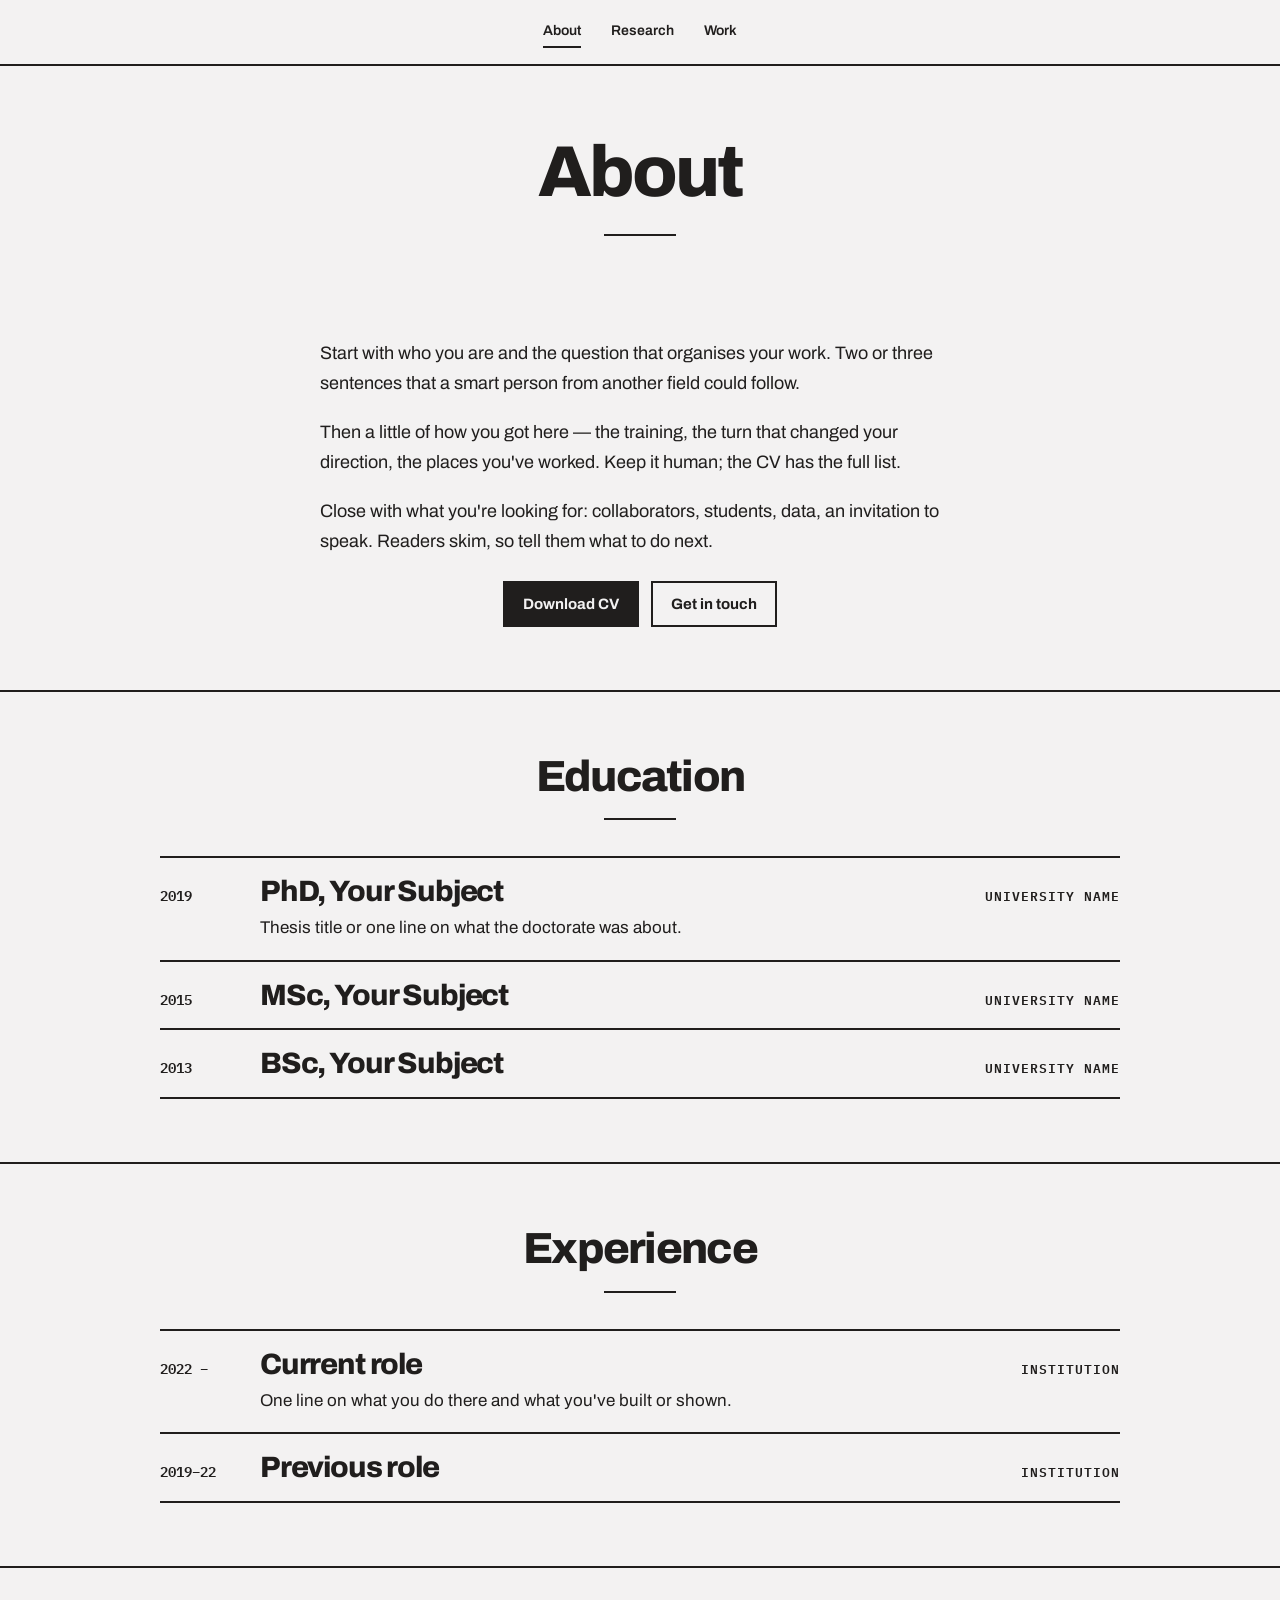
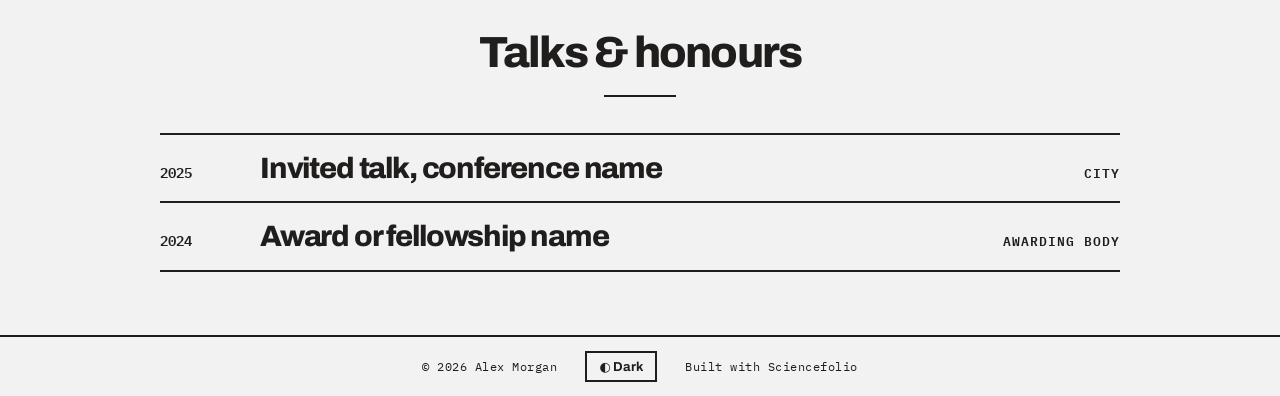
==== about.html @ 76526696 "Initial release: Sciencefolio v1.0 Minimal, centered, no-build academic homepage template: Home, Abo" ====
<!doctype html>
<html lang="en">
<head>
<meta charset="utf-8">
<meta name="viewport" content="width=device-width, initial-scale=1">
<title>About · Alex Morgan</title>
<meta name="description" content="Biography, education and experience of Alex Morgan.">
<link rel="icon" href="images/favicon.svg" type="image/svg+xml">
<link rel="preconnect" href="https://fonts.googleapis.com">
<link rel="preconnect" href="https://fonts.gstatic.com" crossorigin>
<link rel="stylesheet" href="https://fonts.googleapis.com/css2?family=Archivo:wght@300;400;600;700;800&family=IBM+Plex+Mono:wght@400;600&family=Fraunces:ital,opsz,wght@0,9..144,300..700;1,9..144,300..700&display=swap">
<link rel="stylesheet" href="css/tokens.css">
<link rel="stylesheet" href="css/site.css">
<script src="js/theme.js"></script>
</head>
<body>

<nav class="nav" aria-label="Main">
  <a href="about.html" aria-current="page">About</a>
  <a href="research.html">Research</a>
  <a href="work.html">Work</a>
</nav>

<main>
  <header class="page-head">
    <h1>About</h1>
    <hr class="short-rule">
  </header>

  <section class="section flush-top">
    <div class="prose">
      <!-- EDIT: two or three paragraphs. Who you are, what you work on, what you want people to ask you about. -->
      <p>Start with who you are and the question that organises your work. Two or three sentences that a smart person from another field could follow.</p>
      <p>Then a little of how you got here — the training, the turn that changed your direction, the places you've worked. Keep it human; the CV has the full list.</p>
      <p>Close with what you're looking for: collaborators, students, data, an invitation to speak. Readers skim, so tell them what to do next.</p>
    </div>
    <div class="btn-row">
      <a class="btn" href="files/cv.pdf">Download CV</a>
      <a class="btn btn-line" href="index.html#contact">Get in touch</a>
    </div>
  </section>

  <!-- ============ EDUCATION ============ -->
  <section class="section" aria-labelledby="edu-h">
    <div class="wrap">
      <div class="section-head">
        <h2 id="edu-h">Education</h2>
        <hr class="short-rule">
      </div>
      <div class="rows">
        <div class="row">
          <span class="num">2019</span>
          <h3>PhD, Your Subject</h3>
          <p class="meta">University name</p>
          <p class="detail">Thesis title or one line on what the doctorate was about.</p>
        </div>
        <div class="row">
          <span class="num">2015</span>
          <h3>MSc, Your Subject</h3>
          <p class="meta">University name</p>
        </div>
        <div class="row">
          <span class="num">2013</span>
          <h3>BSc, Your Subject</h3>
          <p class="meta">University name</p>
        </div>
      </div>
    </div>
  </section>

  <!-- ============ EXPERIENCE ============ -->
  <section class="section" aria-labelledby="exp-h">
    <div class="wrap">
      <div class="section-head">
        <h2 id="exp-h">Experience</h2>
        <hr class="short-rule">
      </div>
      <div class="rows">
        <div class="row">
          <span class="num">2022 –</span>
          <h3>Current role</h3>
          <p class="meta">Institution</p>
          <p class="detail">One line on what you do there and what you've built or shown.</p>
        </div>
        <div class="row">
          <span class="num">2019–22</span>
          <h3>Previous role</h3>
          <p class="meta">Institution</p>
        </div>
      </div>
    </div>
  </section>

  <!-- ============ TALKS & HONOURS ============ -->
  <section class="section" aria-labelledby="hon-h">
    <div class="wrap">
      <div class="section-head">
        <h2 id="hon-h">Talks &amp; honours</h2>
        <hr class="short-rule">
      </div>
      <div class="rows">
        <div class="row">
          <span class="num">2025</span>
          <h3>Invited talk, conference name</h3>
          <p class="meta">City</p>
        </div>
        <div class="row">
          <span class="num">2024</span>
          <h3>Award or fellowship name</h3>
          <p class="meta">Awarding body</p>
        </div>
      </div>
    </div>
  </section>
</main>

<footer class="foot">
  <a href="index.html">© 2026 Alex Morgan</a>
  <button type="button" class="toggle" data-theme-toggle aria-pressed="false">◐ Dark</button>
  <a href="https://github.com/tuannguyen8390/sciencefolio" rel="noopener">Built with Sciencefolio</a>
</footer>

</body>
</html>
---- css/tokens.css ----
/* ==========================================================================
   SCIENCEFOLIO — tokens.css
   The only file most people need to edit. Three decisions:
   1) TYPE PACK   → set <html data-pack="serif"> in each page (default = grotesk)
   2) ACCENT      → uncomment one line below (or write your own hex)
   3) COLORS      → paper / ink, if you want a different neutral
   ========================================================================== */

:root {
  /* ---- neutrals ------------------------------------------------------- */
  --paper: #f3f2f2;
  --ink: #201e1d;
  --surface: #eceae4;

  /* ---- 2) ACCENT ------------------------------------------------------
     Ships as plain ink: no color, no shared brand. Pick one (light + dark
     values; the dark one needs to be lighter so it stays readable).        */
  --accent-light: #201e1d;
  --accent-dark: #f3f2f2;
  /* --accent-light: #2545d3;  --accent-dark: #8aa2ff;   cobalt  */
  /* --accent-light: #1e6f50;  --accent-dark: #6fd1a8;   forest  */
  /* --accent-light: #b4552d;  --accent-dark: #f0a07c;   rust    */
  /* --accent-light: #6d28d9;  --accent-dark: #b99bff;   violet  */
  --accent: var(--accent-light);

  /* ---- 1) TYPE PACK 01 · GROTESK (default, STEM) ---------------------- */
  --font-display: 'Archivo', system-ui, sans-serif;
  --font-body: 'Archivo', system-ui, sans-serif;
  --font-label: 'IBM Plex Mono', ui-monospace, monospace;
  --font-statement: var(--font-body);
  --display-weight: 800;
  --display-tracking: -0.04em;
  --display-leading: 0.95;
  --emph-weight: 700;
  --emph-style: normal;
  --label-transform: none;
  --label-tracking: 0.04em;

  /* ---- layout --------------------------------------------------------- */
  --rule: 2px solid var(--ink);
  --edge: clamp(20px, 5vw, 56px);
  --wide: 960px;
  --measure: 64ch;
}

/* ---- 1) TYPE PACK 02 · SERIF (social science & humanities) -------------
   Activate with <html data-pack="serif">                                   */
html[data-pack="serif"] {
  --font-display: 'Fraunces', Georgia, serif;
  --font-statement: 'Fraunces', Georgia, serif;
  --font-label: 'Archivo', system-ui, sans-serif;
  --display-weight: 600;
  --display-tracking: -0.015em;
  --display-leading: 1;
  --emph-weight: 600;
  --emph-style: italic;
  --label-transform: uppercase;
  --label-tracking: 0.1em;
}

/* ---- dark mode (toggle in the footer) ---------------------------------- */
html[data-theme="dark"] {
  --paper: #141312;
  --ink: #f3f2f2;
  --surface: #1d1b19;
  --accent: var(--accent-dark);
}
---- css/site.css ----
/* ==========================================================================
   SCIENCEFOLIO — site.css
   Structure and components. Everything reads from tokens.css — you should
   rarely need to touch this file.
   ========================================================================== */

*, *::before, *::after { box-sizing: border-box; }
html { -webkit-text-size-adjust: 100%; }
body {
  margin: 0;
  min-height: 100vh;
  display: flex;
  flex-direction: column;
  background: var(--paper);
  color: var(--ink);
  font-family: var(--font-body);
  font-size: 17px;
  line-height: 1.55;
  text-wrap: pretty;
}
main { flex: 1; }
a { color: var(--ink); text-underline-offset: 4px; text-decoration-thickness: 2px; }
a:hover { color: var(--accent); }
:focus-visible { outline: 2px solid var(--accent); outline-offset: 3px; }
::selection { background: var(--ink); color: var(--paper); }
img { max-width: 100%; display: block; }

/* ---- nav ---------------------------------------------------------------- */
.nav {
  border-bottom: var(--rule);
  display: flex;
  justify-content: center;
  flex-wrap: wrap;
  gap: 12px 30px;
  padding: 16px var(--edge);
  font-size: 14px;
  font-weight: 600;
}
.nav a { text-decoration: none; padding: 4px 0; border-bottom: 2px solid transparent; }
.nav a:hover, .nav a[aria-current="page"] { border-bottom-color: var(--accent); }

/* ---- hero --------------------------------------------------------------- */
.hero {
  display: flex;
  flex-direction: column;
  align-items: center;
  text-align: center;
  padding: clamp(48px, 9vh, 96px) var(--edge) clamp(56px, 10vh, 104px);
}
.portrait { width: 152px; height: 152px; margin: 0; border: var(--rule); }
.portrait img { width: 100%; height: 100%; object-fit: cover; filter: grayscale(1) contrast(1.05); }
.hero h1 {
  font-family: var(--font-display);
  font-weight: var(--display-weight);
  font-size: clamp(40px, 6vw, 84px);
  line-height: var(--display-leading);
  letter-spacing: var(--display-tracking);
  margin: 28px 0 0;
}
.kicker {
  font-family: var(--font-label);
  font-size: 13px;
  font-weight: 600;
  letter-spacing: 0.12em;
  text-transform: uppercase;
  margin: 14px 0 0;
}
.short-rule { width: 72px; border: 0; border-top: 2px solid var(--accent); margin: 28px auto; }
.statement {
  font-family: var(--font-statement);
  font-weight: 300;
  font-size: clamp(19px, 2vw, 26px);
  line-height: 1.4;
  max-width: 36ch;
  margin: 0;
}
.statement strong { font-weight: var(--emph-weight); font-style: var(--emph-style); color: var(--accent); }
.profile-links {
  display: flex;
  flex-wrap: wrap;
  justify-content: center;
  gap: 8px 24px;
  margin: 28px 0 0;
  padding: 0;
  list-style: none;
  font-family: var(--font-label);
  font-size: 13px;
  font-weight: 600;
  letter-spacing: var(--label-tracking);
  text-transform: var(--label-transform);
}

/* ---- page head (inner pages) -------------------------------------------- */
.page-head { text-align: center; padding: clamp(48px, 8vh, 88px) var(--edge) 12px; }
.page-head h1 {
  font-family: var(--font-display);
  font-weight: var(--display-weight);
  font-size: clamp(40px, 6vw, 72px);
  line-height: var(--display-leading);
  letter-spacing: var(--display-tracking);
  margin: 0;
}
.page-head p { max-width: 52ch; margin: 18px auto 0; font-size: 19px; }

/* ---- sections ----------------------------------------------------------- */
.section { padding: clamp(44px, 7vh, 80px) var(--edge); border-top: var(--rule); }
.section.flush-top { border-top: 0; }
.wrap { max-width: var(--wide); margin: 0 auto; }
.section-head { text-align: center; margin-bottom: 36px; }
.section-head h2 {
  font-family: var(--font-display);
  font-weight: var(--display-weight);
  font-size: clamp(28px, 3.4vw, 44px);
  line-height: 1;
  letter-spacing: var(--display-tracking);
  margin: 0;
}
.section-head .short-rule { margin: 20px auto 0; }
.more { text-align: center; margin-top: 28px; font-weight: 600; }
.prose { max-width: var(--measure); margin: 0 auto; font-size: 18px; line-height: 1.65; }
.prose p { margin: 0 0 1.1em; }

/* ---- numbered rows ------------------------------------------------------ */
.rows { border-bottom: var(--rule); }
.row {
  display: grid;
  grid-template-columns: 72px minmax(0, 1.6fr) minmax(0, 1fr);
  gap: 8px 28px;
  align-items: baseline;
  border-top: var(--rule);
  padding: 18px 0;
  transition: padding-left 0.3s ease;
}
.row:hover { padding-left: 14px; }
.row .num { font-family: var(--font-label); font-weight: 600; font-size: 14px; }
.row h3 {
  font-family: var(--font-display);
  font-weight: var(--display-weight);
  font-size: clamp(21px, 2.3vw, 30px);
  line-height: 1.05;
  letter-spacing: var(--display-tracking);
  margin: 0;
}
.row h3 a { text-decoration: none; }
.row .meta {
  font-family: var(--font-label);
  font-size: 12.5px;
  font-weight: 600;
  letter-spacing: 0.08em;
  text-transform: uppercase;
  text-align: right;
  margin: 0;
}
.row .detail { grid-column: 2 / -1; margin: 0; max-width: 62ch; }

/* ---- cards (modular grid) ----------------------------------------------- */
.grid2 {
  display: grid;
  grid-template-columns: repeat(2, minmax(0, 1fr));
  border-top: var(--rule);
  border-left: var(--rule);
}
.card {
  border-right: var(--rule);
  border-bottom: var(--rule);
  padding: 24px;
  display: flex;
  flex-direction: column;
  gap: 12px;
  min-height: 250px;
}
.card .num { font-family: var(--font-label); font-weight: 600; font-size: 14px; }
.card h3 {
  font-family: var(--font-display);
  font-weight: var(--display-weight);
  font-size: clamp(22px, 2.4vw, 32px);
  line-height: 1.05;
  letter-spacing: var(--display-tracking);
  margin: 0;
}
.card p { margin: 0; }
.card .tags { margin-top: auto; padding-top: 8px; }
.tags { display: flex; flex-wrap: wrap; gap: 8px; }
.tag {
  display: inline-block;
  border: 2px solid var(--ink);
  padding: 2px 8px;
  font-family: var(--font-label);
  font-size: 12px;
  font-weight: 600;
  letter-spacing: 0.06em;
  text-transform: uppercase;
}

/* ---- buttons ------------------------------------------------------------ */
.btn {
  display: inline-block;
  font-family: var(--font-body);
  font-weight: 700;
  font-size: 15px;
  line-height: 1.2;
  padding: 12px 18px;
  border: 2px solid var(--ink);
  background: var(--ink);
  color: var(--paper);
  text-decoration: none;
  cursor: pointer;
}
.btn:hover { background: var(--accent); border-color: var(--accent); color: var(--paper); }
.btn-line { background: transparent; color: var(--ink); }
.btn-line:hover { background: var(--ink); border-color: var(--ink); color: var(--paper); }
.btn-row { display: flex; flex-wrap: wrap; justify-content: center; gap: 12px; margin-top: 24px; }

/* ---- publications ------------------------------------------------------- */
.filters { display: flex; flex-wrap: wrap; justify-content: center; gap: 8px; margin-bottom: 40px; }
.filter {
  font-family: var(--font-label);
  font-size: 12.5px;
  font-weight: 600;
  letter-spacing: 0.06em;
  text-transform: uppercase;
  background: transparent;
  color: var(--ink);
  border: 2px solid var(--ink);
  padding: 7px 14px;
  cursor: pointer;
}
.filter:hover { border-color: var(--accent); color: var(--accent); }
.filter[aria-pressed="true"] { background: var(--ink); color: var(--paper); }
.year-group { margin-bottom: 36px; }
.year-group h3 {
  font-family: var(--font-label);
  font-size: 14px;
  font-weight: 600;
  letter-spacing: 0.08em;
  margin: 0 0 10px;
}
.pub {
  display: grid;
  grid-template-columns: minmax(0, 1fr) auto;
  gap: 6px 28px;
  border-top: var(--rule);
  padding: 16px 0 18px;
}
.pub h4 { font-size: 19px; line-height: 1.25; margin: 0; font-weight: 700; }
.pub h4 a { text-decoration: none; }
.pub h4 a:hover { text-decoration: underline; }
.pub p { margin: 4px 0 0; font-size: 15px; }
.pub .authors strong { font-weight: 700; }
.pub .tags { margin-top: 10px; }
.pub .side { display: flex; flex-direction: column; align-items: flex-end; gap: 10px; }
.pub .links { display: flex; gap: 14px; font-family: var(--font-label); font-size: 12.5px; font-weight: 600; letter-spacing: var(--label-tracking); text-transform: var(--label-transform); }

/* ---- footer ------------------------------------------------------------- */
.foot {
  border-top: var(--rule);
  display: flex;
  justify-content: center;
  align-items: center;
  flex-wrap: wrap;
  gap: 12px 28px;
  padding: 14px var(--edge);
  font-family: var(--font-label);
  font-size: 12px;
  letter-spacing: var(--label-tracking);
  text-transform: var(--label-transform);
}
.foot a { text-decoration: none; }
.foot a:hover { text-decoration: underline; }
.toggle {
  font-family: var(--font-body);
  font-size: 13px;
  font-weight: 700;
  letter-spacing: 0;
  text-transform: none;
  background: transparent;
  color: var(--ink);
  border: 2px solid var(--ink);
  padding: 6px 12px;
  cursor: pointer;
}
.toggle:hover { border-color: var(--accent); color: var(--accent); }

/* ---- small screens ------------------------------------------------------ */
@media (max-width: 720px) {
  .row { grid-template-columns: 52px minmax(0, 1fr); }
  .row .meta { grid-column: 2; text-align: left; }
  .grid2 { grid-template-columns: 1fr; }
  .card { min-height: 0; }
  .pub { grid-template-columns: 1fr; }
  .pub .side { align-items: flex-start; flex-direction: row; flex-wrap: wrap; }
  body { font-size: 16px; }
}
@media (prefers-reduced-motion: reduce) {
  .row { transition: none; }
  .row:hover { padding-left: 0; }
}
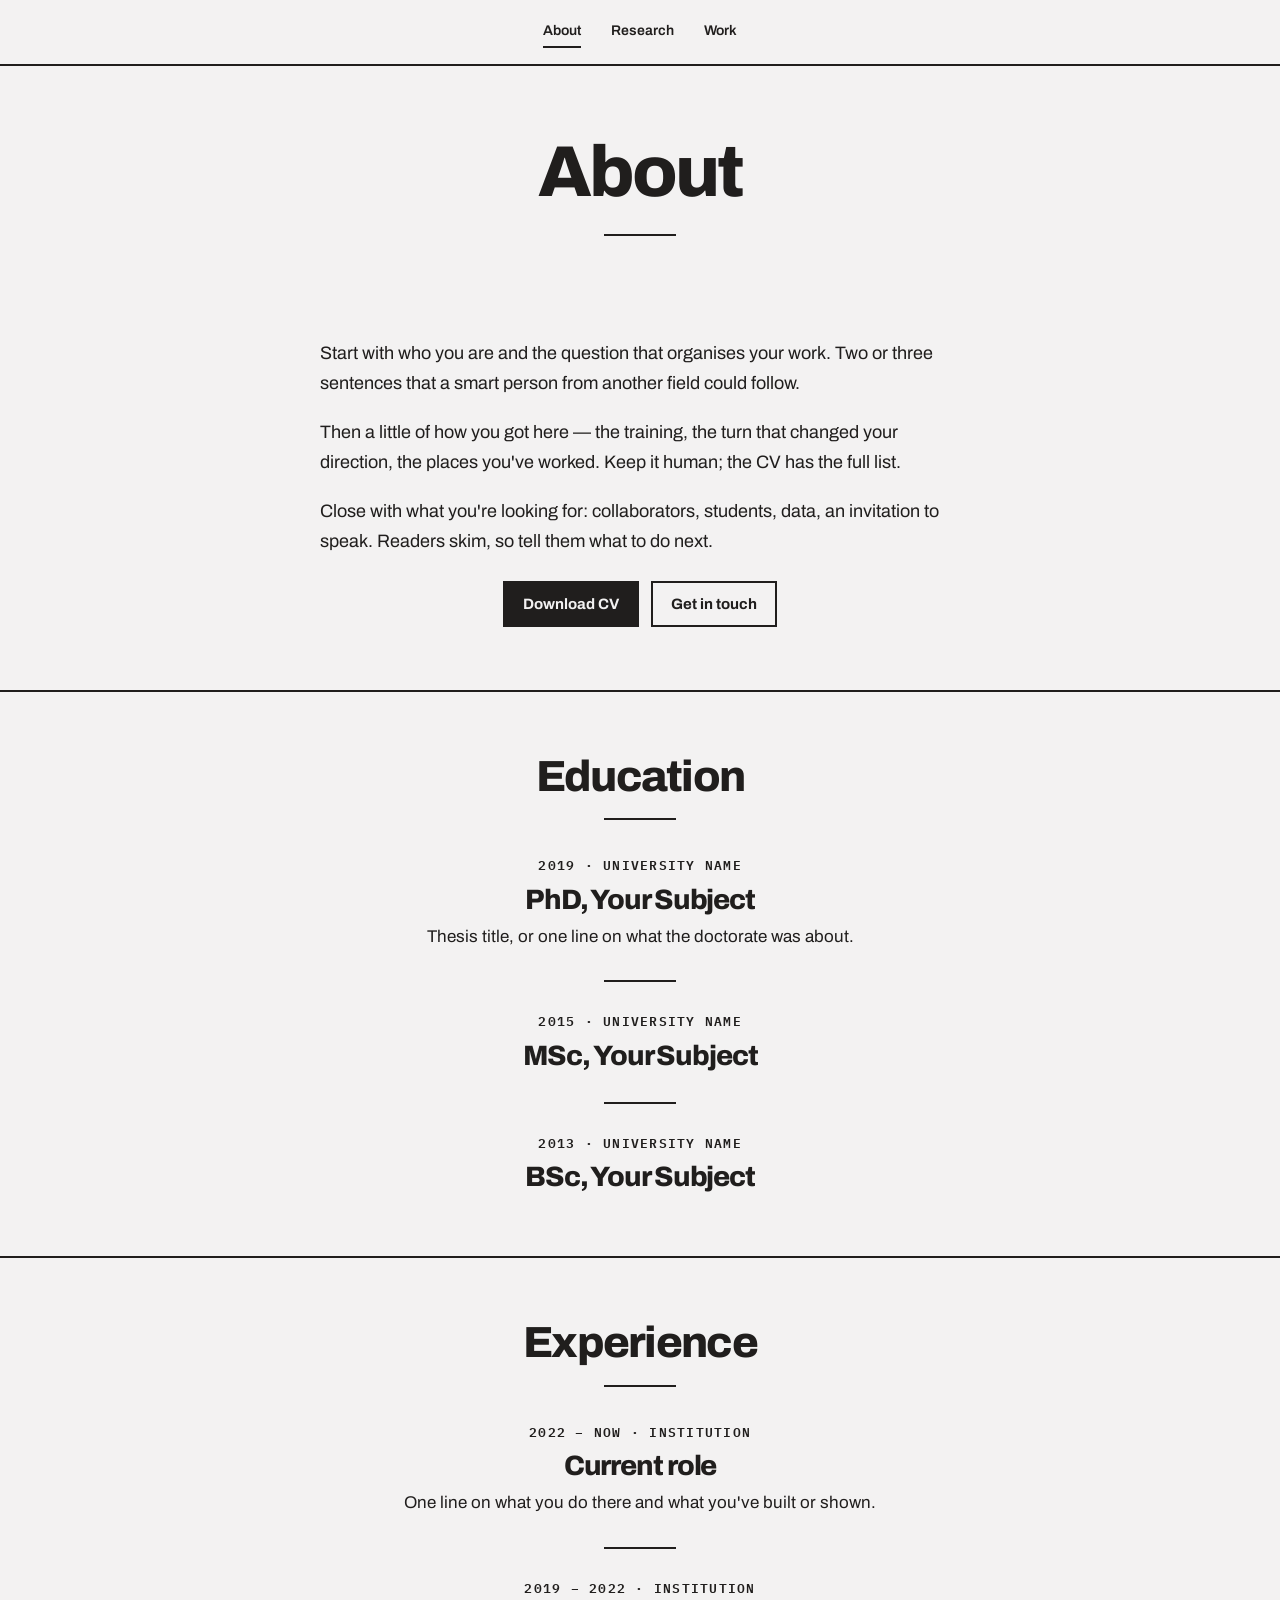
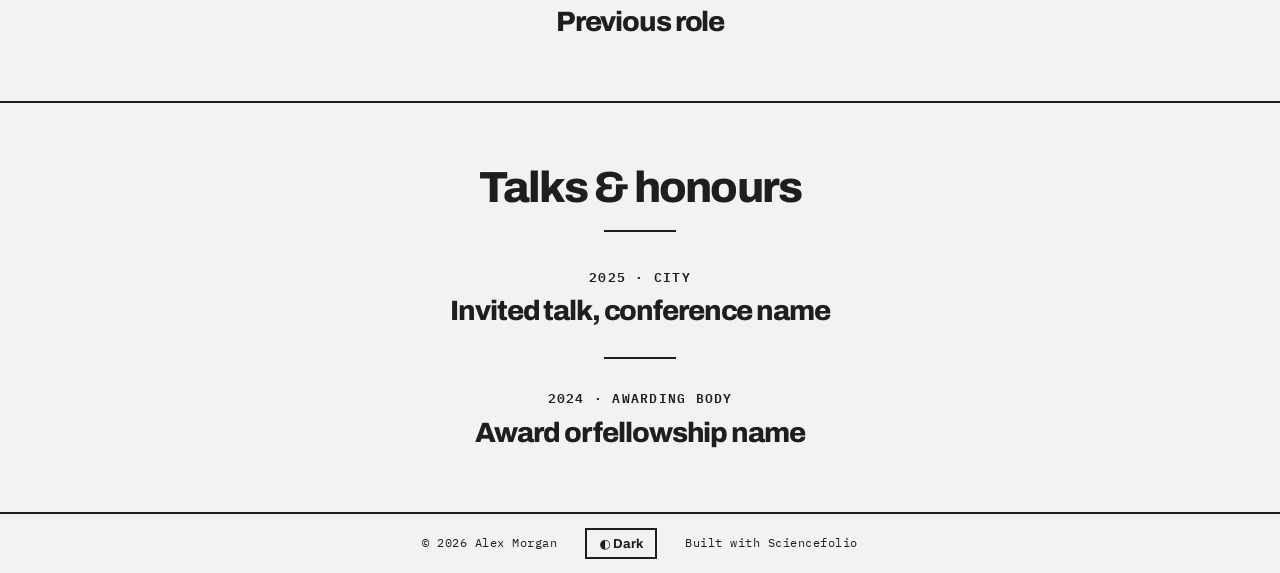
==== commit 30b3c193: "Replace ruled-row lists with centered columns and entries Home "What I work on" becomes three center" ====
--- a/about.html
+++ b/about.html
@@ -47,23 +47,20 @@
         <h2 id="edu-h">Education</h2>
         <hr class="short-rule">
       </div>
-      <div class="rows">
-        <div class="row">
-          <span class="num">2019</span>
+      <div class="entries">
+        <article class="entry">
+          <p class="when">2019 · University name</p>
           <h3>PhD, Your Subject</h3>
-          <p class="meta">University name</p>
-          <p class="detail">Thesis title or one line on what the doctorate was about.</p>
-        </div>
-        <div class="row">
-          <span class="num">2015</span>
+          <p>Thesis title, or one line on what the doctorate was about.</p>
+        </article>
+        <article class="entry">
+          <p class="when">2015 · University name</p>
           <h3>MSc, Your Subject</h3>
-          <p class="meta">University name</p>
-        </div>
-        <div class="row">
-          <span class="num">2013</span>
+        </article>
+        <article class="entry">
+          <p class="when">2013 · University name</p>
           <h3>BSc, Your Subject</h3>
-          <p class="meta">University name</p>
-        </div>
+        </article>
       </div>
     </div>
   </section>
@@ -75,18 +72,16 @@
         <h2 id="exp-h">Experience</h2>
         <hr class="short-rule">
       </div>
-      <div class="rows">
-        <div class="row">
-          <span class="num">2022 –</span>
+      <div class="entries">
+        <article class="entry">
+          <p class="when">2022 – now · Institution</p>
           <h3>Current role</h3>
-          <p class="meta">Institution</p>
-          <p class="detail">One line on what you do there and what you've built or shown.</p>
-        </div>
-        <div class="row">
-          <span class="num">2019–22</span>
+          <p>One line on what you do there and what you've built or shown.</p>
+        </article>
+        <article class="entry">
+          <p class="when">2019 – 2022 · Institution</p>
           <h3>Previous role</h3>
-          <p class="meta">Institution</p>
-        </div>
+        </article>
       </div>
     </div>
   </section>
@@ -98,17 +93,15 @@
         <h2 id="hon-h">Talks &amp; honours</h2>
         <hr class="short-rule">
       </div>
-      <div class="rows">
-        <div class="row">
-          <span class="num">2025</span>
+      <div class="entries">
+        <article class="entry">
+          <p class="when">2025 · City</p>
           <h3>Invited talk, conference name</h3>
-          <p class="meta">City</p>
-        </div>
-        <div class="row">
-          <span class="num">2024</span>
+        </article>
+        <article class="entry">
+          <p class="when">2024 · Awarding body</p>
           <h3>Award or fellowship name</h3>
-          <p class="meta">Awarding body</p>
-        </div>
+        </article>
       </div>
     </div>
   </section>
--- a/css/site.css
+++ b/css/site.css
@@ -120,38 +120,54 @@
 .prose { max-width: var(--measure); margin: 0 auto; font-size: 18px; line-height: 1.65; }
 .prose p { margin: 0 0 1.1em; }
 
-/* ---- numbered rows ------------------------------------------------------ */
-.rows { border-bottom: var(--rule); }
-.row {
+/* ---- centered columns (home: what I work on) -------------------------- */
+.cols3 {
   display: grid;
-  grid-template-columns: 72px minmax(0, 1.6fr) minmax(0, 1fr);
-  gap: 8px 28px;
-  align-items: baseline;
-  border-top: var(--rule);
-  padding: 18px 0;
-  transition: padding-left 0.3s ease;
-}
-.row:hover { padding-left: 14px; }
-.row .num { font-family: var(--font-label); font-weight: 600; font-size: 14px; }
-.row h3 {
-  font-family: var(--font-display);
-  font-weight: var(--display-weight);
-  font-size: clamp(21px, 2.3vw, 30px);
-  line-height: 1.05;
-  letter-spacing: var(--display-tracking);
-  margin: 0;
-}
-.row h3 a { text-decoration: none; }
-.row .meta {
+  grid-template-columns: repeat(3, minmax(0, 1fr));
+  gap: 44px 48px;
+  text-align: center;
+}
+.col { display: flex; flex-direction: column; align-items: center; }
+.col .short-rule { margin: 0 0 22px; }
+.col h3 {
+  font-family: var(--font-display);
+  font-weight: var(--display-weight);
+  font-size: clamp(20px, 2vw, 26px);
+  line-height: 1.1;
+  letter-spacing: var(--display-tracking);
+  margin: 0;
+}
+.col p { margin: 12px 0 0; max-width: 32ch; font-size: 16px; }
+.col .tags { justify-content: center; margin-top: 16px; }
+
+/* ---- centered entries (selected work, education, experience) ----------- */
+.entries { max-width: var(--measure); margin: 0 auto; text-align: center; }
+.entry + .entry::before {
+  content: "";
+  display: block;
+  width: 72px;
+  border-top: 2px solid var(--ink);
+  margin: 30px auto;
+}
+.entry .when {
   font-family: var(--font-label);
   font-size: 12.5px;
   font-weight: 600;
-  letter-spacing: 0.08em;
+  letter-spacing: 0.1em;
   text-transform: uppercase;
-  text-align: right;
-  margin: 0;
-}
-.row .detail { grid-column: 2 / -1; margin: 0; max-width: 62ch; }
+  margin: 0 0 8px;
+}
+.entry h3 {
+  font-family: var(--font-display);
+  font-weight: var(--display-weight);
+  font-size: clamp(21px, 2.2vw, 28px);
+  line-height: 1.15;
+  letter-spacing: var(--display-tracking);
+  margin: 0;
+}
+.entry h3 a { text-decoration: none; }
+.entry h3 a:hover { text-decoration: underline; text-decoration-thickness: 2px; text-underline-offset: 5px; }
+.entry p:not(.when) { margin: 8px auto 0; max-width: 52ch; }
 
 /* ---- cards (modular grid) ----------------------------------------------- */
 .grid2 {
@@ -283,15 +299,10 @@
 
 /* ---- small screens ------------------------------------------------------ */
 @media (max-width: 720px) {
-  .row { grid-template-columns: 52px minmax(0, 1fr); }
-  .row .meta { grid-column: 2; text-align: left; }
+  .cols3 { grid-template-columns: 1fr; }
   .grid2 { grid-template-columns: 1fr; }
   .card { min-height: 0; }
   .pub { grid-template-columns: 1fr; }
   .pub .side { align-items: flex-start; flex-direction: row; flex-wrap: wrap; }
   body { font-size: 16px; }
 }
-@media (prefers-reduced-motion: reduce) {
-  .row { transition: none; }
-  .row:hover { padding-left: 0; }
-}
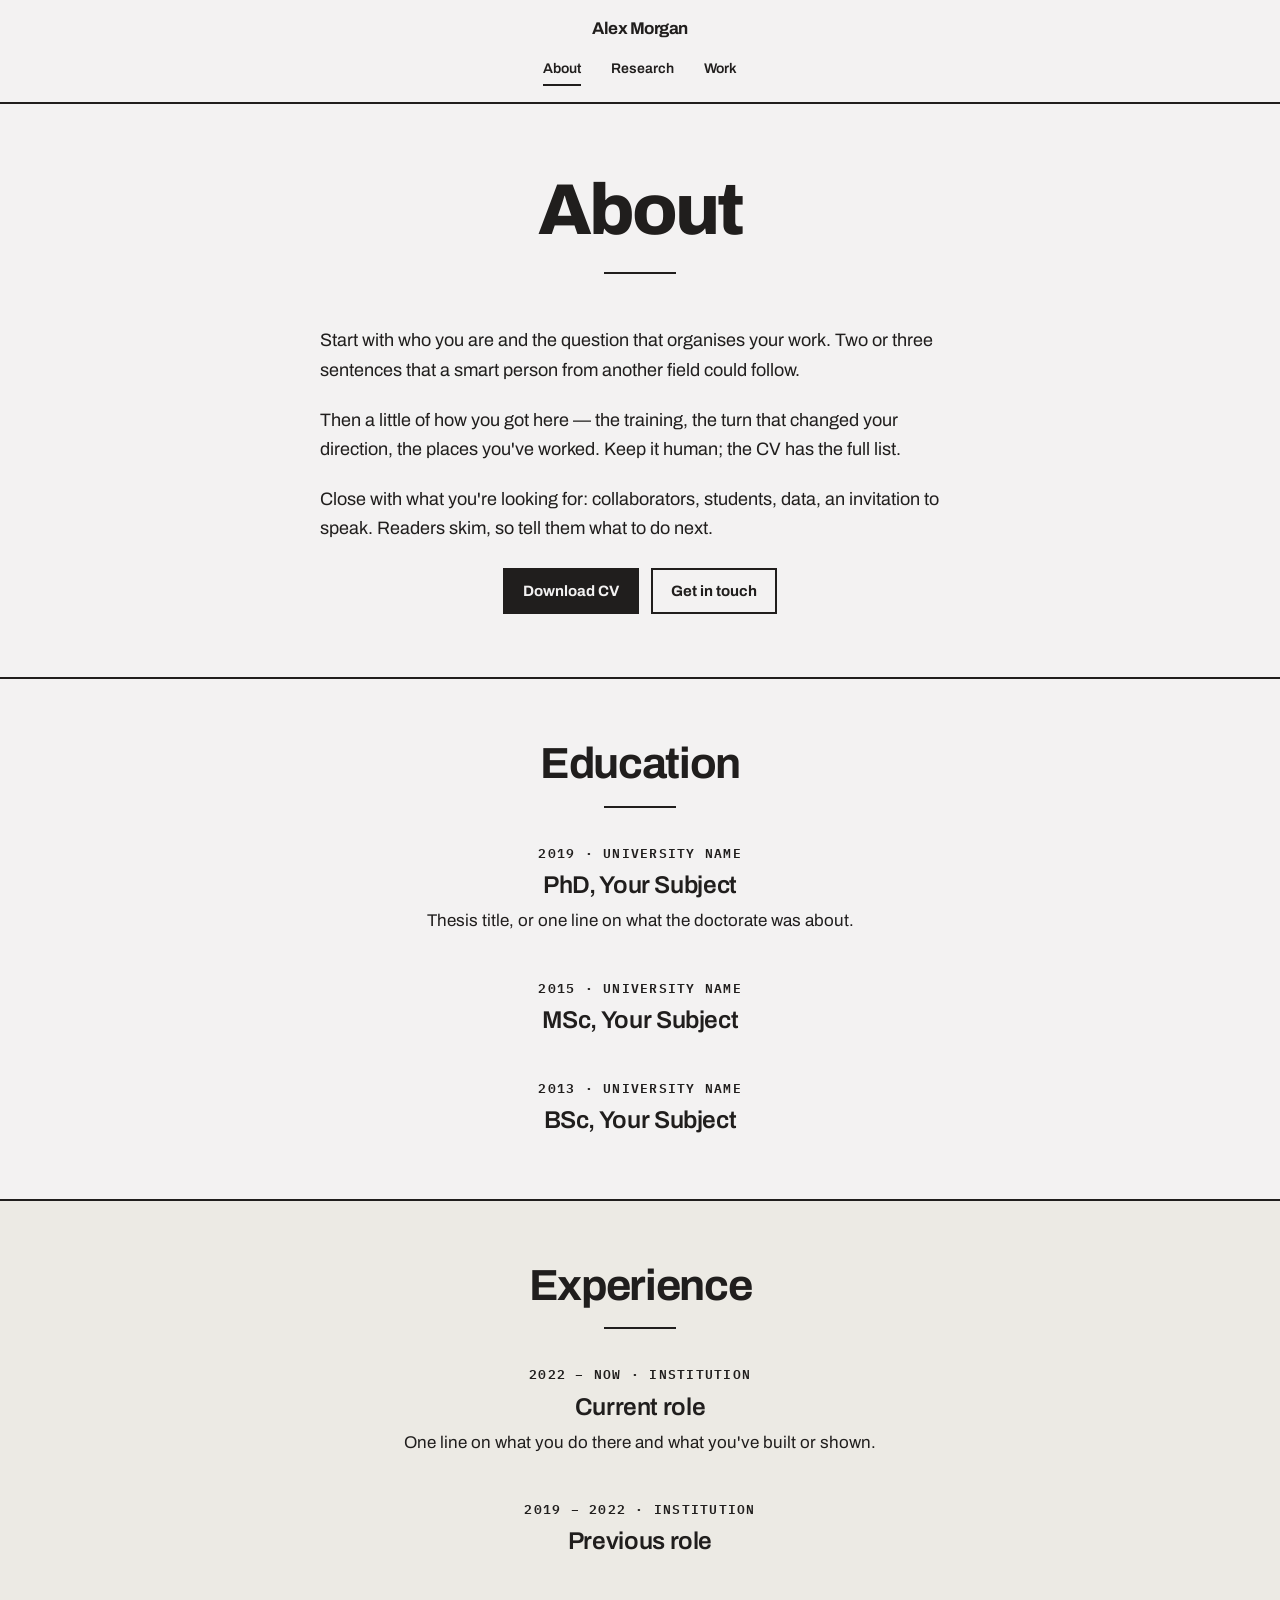
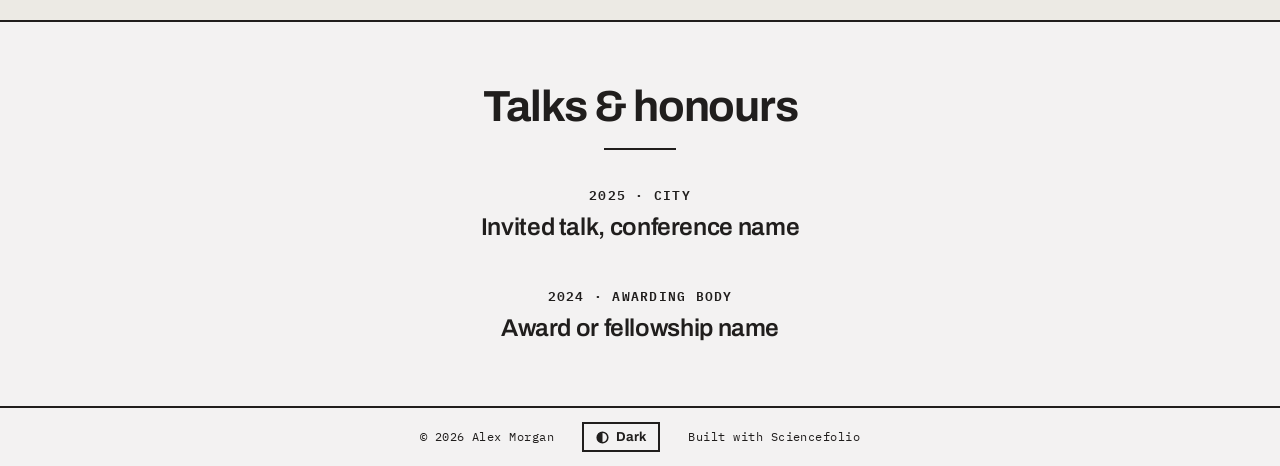
==== commit f21c9b1e: "Redesign Work and Research, refine type, add agent guide - Work: centered entries under large year n" ====
--- a/about.html
+++ b/about.html
@@ -16,6 +16,8 @@
 <body>
 
 <nav class="nav" aria-label="Main">
+  <!-- EDIT: your name; links back to the home page -->
+  <a class="nav-name" href="index.html">Alex Morgan</a>
   <a href="about.html" aria-current="page">About</a>
   <a href="research.html">Research</a>
   <a href="work.html">Work</a>
@@ -66,7 +68,7 @@
   </section>
 
   <!-- ============ EXPERIENCE ============ -->
-  <section class="section" aria-labelledby="exp-h">
+  <section class="section tint" aria-labelledby="exp-h">
     <div class="wrap">
       <div class="section-head">
         <h2 id="exp-h">Experience</h2>
@@ -109,7 +111,7 @@
 
 <footer class="foot">
   <a href="index.html">© 2026 Alex Morgan</a>
-  <button type="button" class="toggle" data-theme-toggle aria-pressed="false">◐ Dark</button>
+  <button type="button" class="toggle" data-theme-toggle aria-pressed="false"><svg viewBox="0 0 16 16" width="13" height="13" aria-hidden="true"><circle cx="8" cy="8" r="6.5" fill="none" stroke="currentColor" stroke-width="2"/><path d="M8 1.5a6.5 6.5 0 0 0 0 13z" fill="currentColor"/></svg><span data-theme-label>Dark</span></button>
   <a href="https://github.com/tuannguyen8390/sciencefolio" rel="noopener">Built with Sciencefolio</a>
 </footer>
 
--- a/css/tokens.css
+++ b/css/tokens.css
@@ -1,7 +1,7 @@
 /* ==========================================================================
    SCIENCEFOLIO — tokens.css
    The only file most people need to edit. Three decisions:
-   1) TYPE PACK   → set <html data-pack="serif"> in each page (default = grotesk)
+   1) TYPE PACK   → set PACK in js/theme.js ('grotesk' default, or 'serif')
    2) ACCENT      → uncomment one line below (or write your own hex)
    3) COLORS      → paper / ink, if you want a different neutral
    ========================================================================== */
@@ -28,9 +28,13 @@
   --font-body: 'Archivo', system-ui, sans-serif;
   --font-label: 'IBM Plex Mono', ui-monospace, monospace;
   --font-statement: var(--font-body);
-  --display-weight: 800;
+  --display-weight: 800;      /* name and page titles */
   --display-tracking: -0.04em;
   --display-leading: 0.95;
+  --head-weight: 700;         /* section headings */
+  --head-tracking: -0.03em;
+  --title-weight: 600;        /* entry, column and chapter titles */
+  --title-tracking: -0.015em;
   --emph-weight: 700;
   --emph-style: normal;
   --label-transform: none;
@@ -44,7 +48,7 @@
 }
 
 /* ---- 1) TYPE PACK 02 · SERIF (social science & humanities) -------------
-   Activate with <html data-pack="serif">                                   */
+   Activate by setting PACK = 'serif' in js/theme.js                       */
 html[data-pack="serif"] {
   --font-display: 'Fraunces', Georgia, serif;
   --font-statement: 'Fraunces', Georgia, serif;
@@ -52,6 +56,10 @@
   --display-weight: 600;
   --display-tracking: -0.015em;
   --display-leading: 1;
+  --head-weight: 600;
+  --head-tracking: -0.015em;
+  --title-weight: 500;
+  --title-tracking: -0.005em;
   --emph-weight: 600;
   --emph-style: italic;
   --label-transform: uppercase;
--- a/css/site.css
+++ b/css/site.css
@@ -38,6 +38,17 @@
 }
 .nav a { text-decoration: none; padding: 4px 0; border-bottom: 2px solid transparent; }
 .nav a:hover, .nav a[aria-current="page"] { border-bottom-color: var(--accent); }
+.nav a.nav-name {
+  flex-basis: 100%;
+  text-align: center;
+  border-bottom: 0;
+  padding: 0;
+  font-family: var(--font-display);
+  font-weight: var(--head-weight);
+  font-size: 17px;
+  letter-spacing: var(--head-tracking);
+}
+.nav a.nav-name:hover { color: var(--accent); }
 
 /* ---- hero --------------------------------------------------------------- */
 .hero {
@@ -100,19 +111,21 @@
   letter-spacing: var(--display-tracking);
   margin: 0;
 }
+.page-head > .short-rule:last-child { margin-bottom: 4px; }
 .page-head p { max-width: 52ch; margin: 18px auto 0; font-size: 19px; }
 
 /* ---- sections ----------------------------------------------------------- */
 .section { padding: clamp(44px, 7vh, 80px) var(--edge); border-top: var(--rule); }
-.section.flush-top { border-top: 0; }
+.section.flush-top { border-top: 0; padding-top: clamp(28px, 4vh, 44px); }
+.section.tint { background: var(--surface); }
 .wrap { max-width: var(--wide); margin: 0 auto; }
 .section-head { text-align: center; margin-bottom: 36px; }
 .section-head h2 {
   font-family: var(--font-display);
-  font-weight: var(--display-weight);
+  font-weight: var(--head-weight);
   font-size: clamp(28px, 3.4vw, 44px);
   line-height: 1;
-  letter-spacing: var(--display-tracking);
+  letter-spacing: var(--head-tracking);
   margin: 0;
 }
 .section-head .short-rule { margin: 20px auto 0; }
@@ -128,27 +141,21 @@
   text-align: center;
 }
 .col { display: flex; flex-direction: column; align-items: center; }
-.col .short-rule { margin: 0 0 22px; }
 .col h3 {
   font-family: var(--font-display);
-  font-weight: var(--display-weight);
-  font-size: clamp(20px, 2vw, 26px);
-  line-height: 1.1;
-  letter-spacing: var(--display-tracking);
+  font-weight: var(--title-weight);
+  font-size: clamp(19px, 1.8vw, 23px);
+  line-height: 1.15;
+  letter-spacing: var(--title-tracking);
   margin: 0;
 }
 .col p { margin: 12px 0 0; max-width: 32ch; font-size: 16px; }
 .col .tags { justify-content: center; margin-top: 16px; }
 
 /* ---- centered entries (selected work, education, experience) ----------- */
-.entries { max-width: var(--measure); margin: 0 auto; text-align: center; }
-.entry + .entry::before {
-  content: "";
-  display: block;
-  width: 72px;
-  border-top: 2px solid var(--ink);
-  margin: 30px auto;
-}
+.entries { max-width: var(--measure); margin: 0 auto; }
+.entry { max-width: var(--measure); margin-left: auto; margin-right: auto; text-align: center; }
+.entry:not([hidden]) ~ .entry:not([hidden]) { margin-top: 44px; }
 .entry .when {
   font-family: var(--font-label);
   font-size: 12.5px;
@@ -159,54 +166,62 @@
 }
 .entry h3 {
   font-family: var(--font-display);
-  font-weight: var(--display-weight);
-  font-size: clamp(21px, 2.2vw, 28px);
-  line-height: 1.15;
-  letter-spacing: var(--display-tracking);
+  font-weight: var(--title-weight);
+  font-size: clamp(20px, 1.9vw, 25px);
+  line-height: 1.2;
+  letter-spacing: var(--title-tracking);
   margin: 0;
 }
 .entry h3 a { text-decoration: none; }
 .entry h3 a:hover { text-decoration: underline; text-decoration-thickness: 2px; text-underline-offset: 5px; }
 .entry p:not(.when) { margin: 8px auto 0; max-width: 52ch; }
 
-/* ---- cards (modular grid) ----------------------------------------------- */
-.grid2 {
-  display: grid;
-  grid-template-columns: repeat(2, minmax(0, 1fr));
+/* ---- tags --------------------------------------------------------------- */
+/* Plain labels separated by dots. Boxes are reserved for things you can click. */
+.tags { display: flex; flex-wrap: wrap; gap: 4px 0; }
+.tag {
+  font-family: var(--font-label);
+  font-size: 12px;
+  font-weight: 400;
+  letter-spacing: 0.08em;
+  text-transform: uppercase;
+}
+.tag + .tag::before { content: "·"; margin: 0 9px; }
+
+/* ---- research chapters -------------------------------------------------- */
+.chapters { max-width: 720px; margin: 0 auto; }
+.chapter { text-align: center; }
+.chapter + .chapter { margin-top: 96px; }
+.figure { max-width: 520px; margin: 0 auto 30px; border: var(--rule); }
+.figure img { width: 100%; height: auto; aspect-ratio: 16 / 9; object-fit: cover; filter: grayscale(1) contrast(1.05); }
+.figure figcaption {
   border-top: var(--rule);
-  border-left: var(--rule);
-}
-.card {
-  border-right: var(--rule);
-  border-bottom: var(--rule);
-  padding: 24px;
-  display: flex;
-  flex-direction: column;
-  gap: 12px;
-  min-height: 250px;
-}
-.card .num { font-family: var(--font-label); font-weight: 600; font-size: 14px; }
-.card h3 {
-  font-family: var(--font-display);
-  font-weight: var(--display-weight);
-  font-size: clamp(22px, 2.4vw, 32px);
-  line-height: 1.05;
-  letter-spacing: var(--display-tracking);
-  margin: 0;
-}
-.card p { margin: 0; }
-.card .tags { margin-top: auto; padding-top: 8px; }
-.tags { display: flex; flex-wrap: wrap; gap: 8px; }
-.tag {
-  display: inline-block;
-  border: 2px solid var(--ink);
-  padding: 2px 8px;
-  font-family: var(--font-label);
-  font-size: 12px;
-  font-weight: 600;
-  letter-spacing: 0.06em;
-  text-transform: uppercase;
-}
+  padding: 10px 14px;
+  font-family: var(--font-label);
+  font-size: 12.5px;
+  font-weight: 600;
+  letter-spacing: var(--label-tracking);
+  text-transform: var(--label-transform);
+  text-align: left;
+}
+.chapter .when {
+  font-family: var(--font-label);
+  font-size: 12.5px;
+  font-weight: 600;
+  letter-spacing: 0.1em;
+  text-transform: uppercase;
+  margin: 0 0 10px;
+}
+.chapter h2 {
+  font-family: var(--font-display);
+  font-weight: var(--head-weight);
+  font-size: clamp(26px, 3vw, 38px);
+  line-height: 1.1;
+  letter-spacing: var(--head-tracking);
+  margin: 0;
+}
+.chapter p:not(.when) { max-width: 58ch; margin: 16px auto 0; font-size: 18px; line-height: 1.6; }
+.chapter .tags { margin-top: 18px; }
 
 /* ---- buttons ------------------------------------------------------------ */
 .btn {
@@ -227,8 +242,8 @@
 .btn-line:hover { background: var(--ink); border-color: var(--ink); color: var(--paper); }
 .btn-row { display: flex; flex-wrap: wrap; justify-content: center; gap: 12px; margin-top: 24px; }
 
-/* ---- publications ------------------------------------------------------- */
-.filters { display: flex; flex-wrap: wrap; justify-content: center; gap: 8px; margin-bottom: 40px; }
+/* ---- work page ---------------------------------------------------------- */
+.filters { display: flex; flex-wrap: wrap; justify-content: center; gap: 8px; margin-bottom: 56px; }
 .filter {
   font-family: var(--font-label);
   font-size: 12.5px;
@@ -243,29 +258,31 @@
 }
 .filter:hover { border-color: var(--accent); color: var(--accent); }
 .filter[aria-pressed="true"] { background: var(--ink); color: var(--paper); }
-.year-group { margin-bottom: 36px; }
-.year-group h3 {
-  font-family: var(--font-label);
-  font-size: 14px;
+.year-group { margin-bottom: 64px; }
+.year-group:last-child { margin-bottom: 0; }
+.year {
+  font-family: var(--font-display);
+  font-weight: 300;
+  font-size: clamp(52px, 8vw, 104px);
+  line-height: 1;
+  letter-spacing: var(--display-tracking);
+  text-align: center;
+  margin: 0 0 36px;
+}
+.entry .authors strong { font-weight: 700; }
+.entry .tags, .chapter .tags { justify-content: center; margin-top: 14px; }
+.links { display: flex; flex-wrap: wrap; justify-content: center; gap: 10px; margin-top: 16px; }
+.links a {
+  font-family: var(--font-label);
+  font-size: 12px;
   font-weight: 600;
   letter-spacing: 0.08em;
-  margin: 0 0 10px;
-}
-.pub {
-  display: grid;
-  grid-template-columns: minmax(0, 1fr) auto;
-  gap: 6px 28px;
-  border-top: var(--rule);
-  padding: 16px 0 18px;
-}
-.pub h4 { font-size: 19px; line-height: 1.25; margin: 0; font-weight: 700; }
-.pub h4 a { text-decoration: none; }
-.pub h4 a:hover { text-decoration: underline; }
-.pub p { margin: 4px 0 0; font-size: 15px; }
-.pub .authors strong { font-weight: 700; }
-.pub .tags { margin-top: 10px; }
-.pub .side { display: flex; flex-direction: column; align-items: flex-end; gap: 10px; }
-.pub .links { display: flex; gap: 14px; font-family: var(--font-label); font-size: 12.5px; font-weight: 600; letter-spacing: var(--label-tracking); text-transform: var(--label-transform); }
+  text-transform: uppercase;
+  text-decoration: none;
+  border: 2px solid var(--ink);
+  padding: 5px 11px;
+}
+.links a:hover { background: var(--ink); color: var(--paper); }
 
 /* ---- footer ------------------------------------------------------------- */
 .foot {
@@ -294,15 +311,14 @@
   border: 2px solid var(--ink);
   padding: 6px 12px;
   cursor: pointer;
+  display: inline-flex;
+  align-items: center;
+  gap: 7px;
 }
 .toggle:hover { border-color: var(--accent); color: var(--accent); }
 
 /* ---- small screens ------------------------------------------------------ */
 @media (max-width: 720px) {
   .cols3 { grid-template-columns: 1fr; }
-  .grid2 { grid-template-columns: 1fr; }
-  .card { min-height: 0; }
-  .pub { grid-template-columns: 1fr; }
-  .pub .side { align-items: flex-start; flex-direction: row; flex-wrap: wrap; }
   body { font-size: 16px; }
 }
